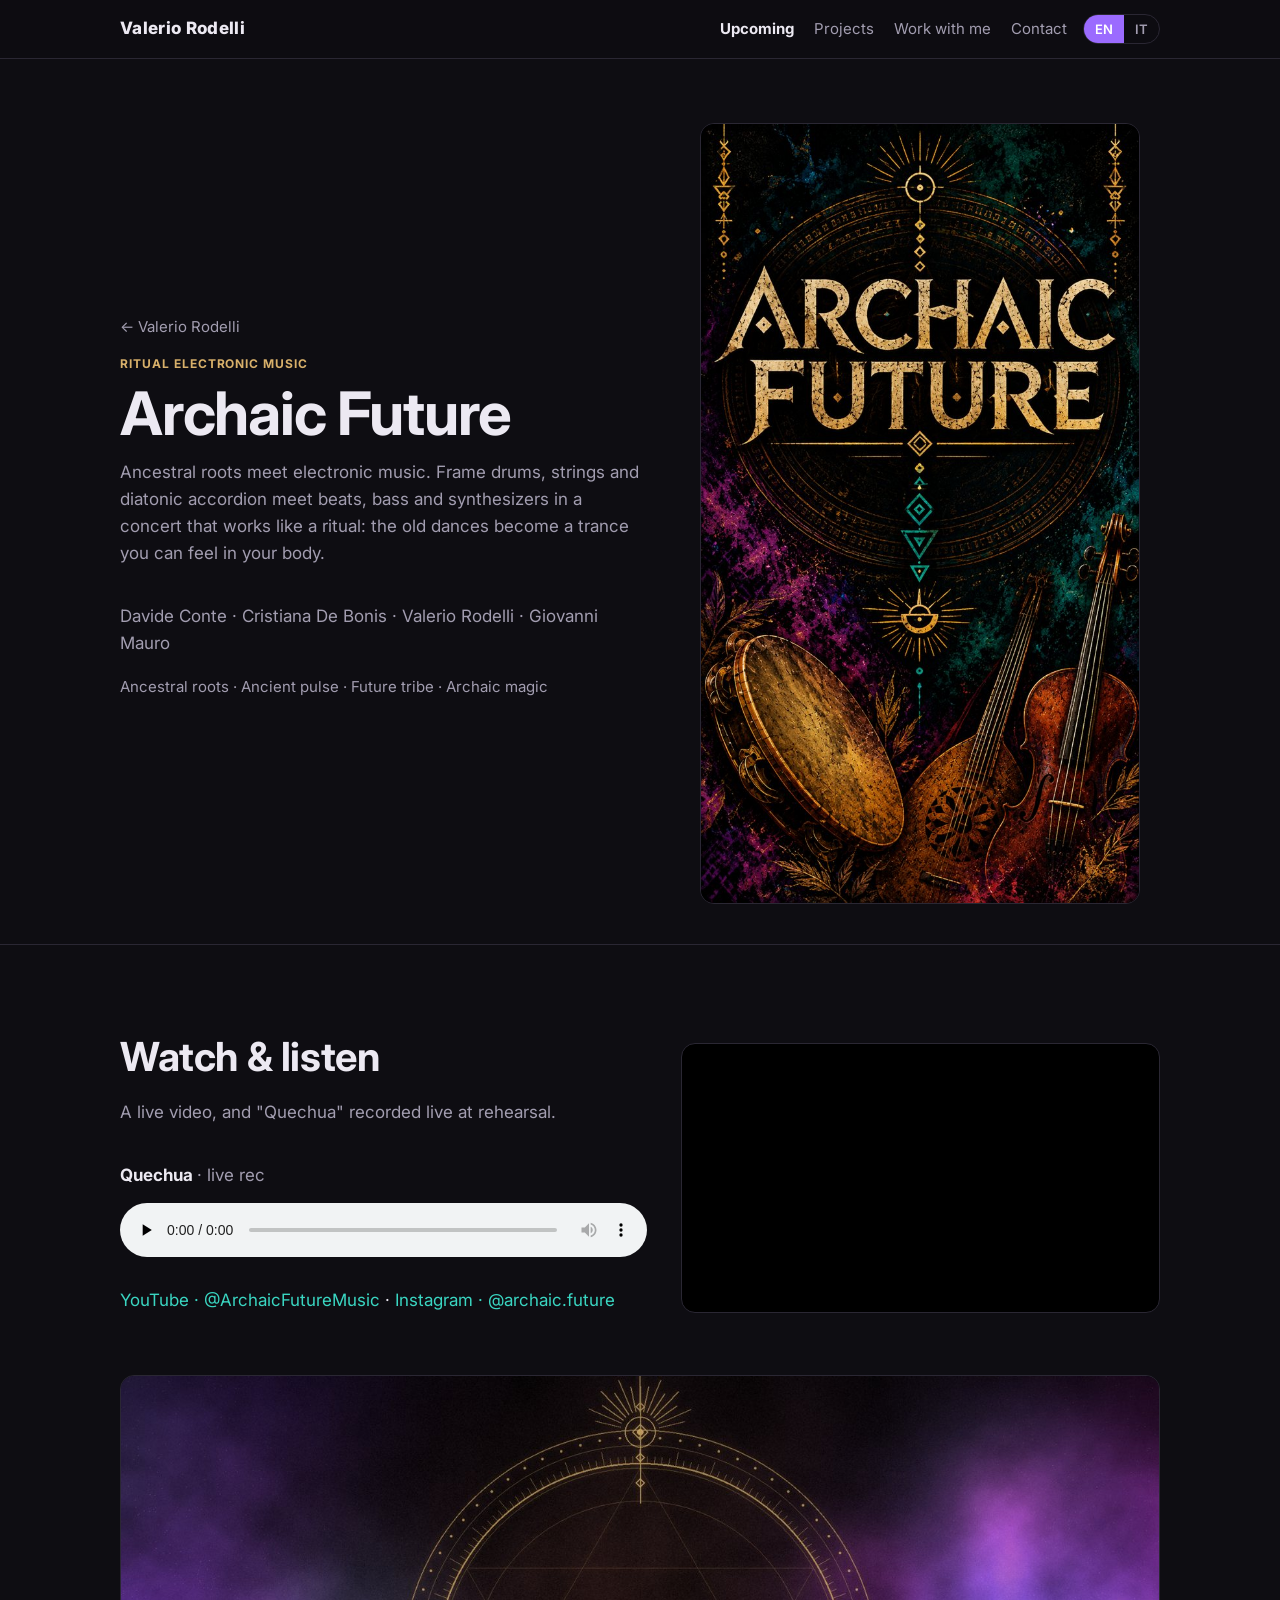
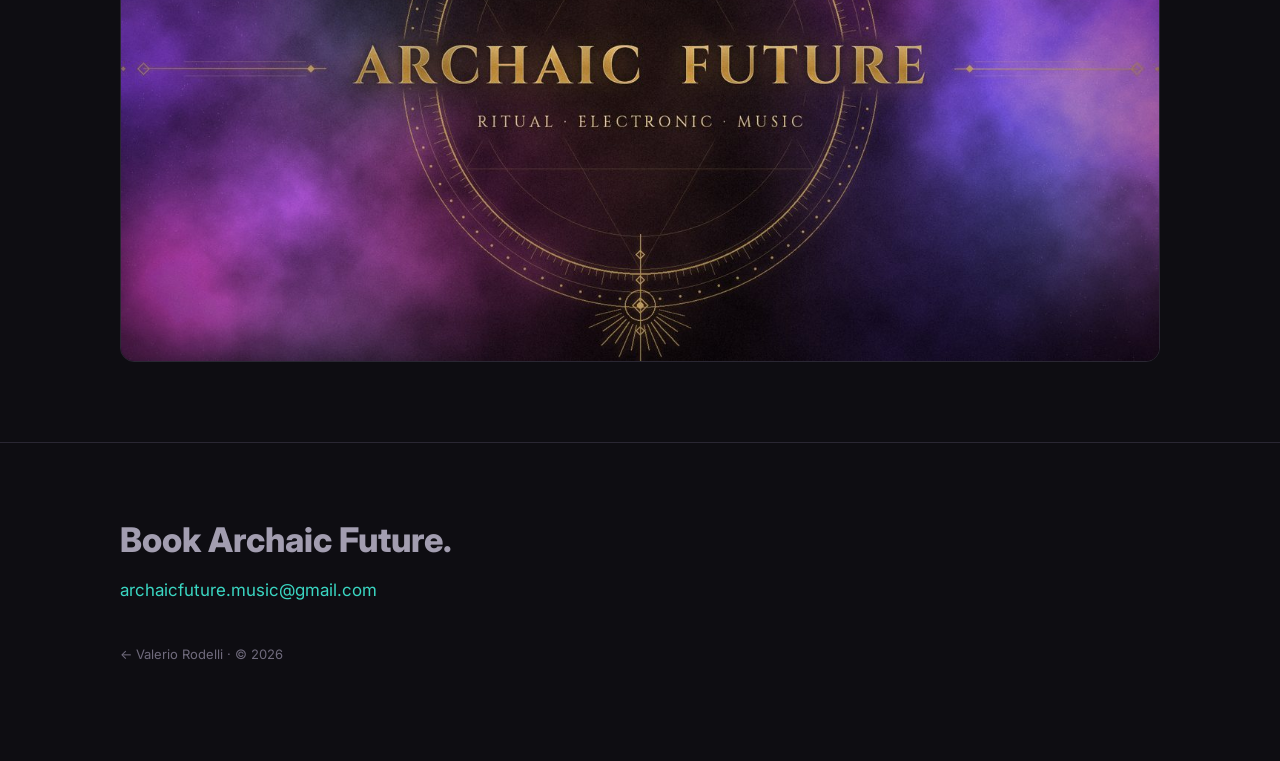
==== archaic-future.html @ 5a772722 "Date come locandine: titolo e date grandi, colori per progetto, foto di sfondo Co-Authored-By: Claud" ====
<!doctype html>
<html lang="en" data-lang="en">
<head>
<meta charset="utf-8">
<meta name="viewport" content="width=device-width, initial-scale=1">
<title>Archaic Future · Ritual electronic music</title>
<meta name="description" content="Archaic Future: ritual electronic music with Davide Conte, Cristiana De Bonis, Valerio Rodelli and Giovanni Mauro.">
<link rel="preconnect" href="https://fonts.googleapis.com">
<link href="https://fonts.googleapis.com/css2?family=Inter:wght@400;500;700;800&display=swap" rel="stylesheet">
<link rel="stylesheet" href="assets/style.css?v=7">
</head>
<body>
<nav>
  <div class="wrap">
    <a class="name" href="index.html">Valerio Rodelli</a>
    <ul>
      <li><a href="index.html#dates" style="color:var(--text);font-weight:700"><span lang="en">Upcoming</span><span lang="it">Prossime date</span></a></li>
      <li><a href="index.html#projects"><span lang="en">Projects</span><span lang="it">Progetti</span></a></li>
      <li><a href="index.html#work"><span lang="en">Work with me</span><span lang="it">Lavora con me</span></a></li>
      <li><a href="#contact"><span lang="en">Contact</span><span lang="it">Contatti</span></a></li>
    </ul>
    <div class="langs"><button data-set="en">EN</button><button data-set="it">IT</button></div>
  </div>
</nav>

<header class="pagehead">
  <div class="wrap split">
    <div>
      <a href="index.html" style="color:var(--muted);font-size:15px">← Valerio Rodelli</a>
      <span class="tag t-gold" style="display:block;margin-top:14px">Ritual electronic music</span>
      <h1 style="margin-top:4px">Archaic Future</h1>
      <p class="lead"><span lang="en">Ancestral roots meet electronic music. Frame drums, strings and diatonic accordion meet beats, bass and synthesizers in a concert that works like a ritual: the old dances become a trance you can feel in your body.</span><span lang="it">Le radici antiche incontrano l'elettronica. Tamburi a cornice, corde e organetto si incontrano con beat, bassi e sintetizzatori in un concerto che funziona come un rito: le danze antiche diventano una trance che si sente nel corpo.</span></p>
      <p style="color:var(--muted)">Davide Conte · Cristiana De Bonis · Valerio Rodelli · Giovanni Mauro</p>
      <p style="color:var(--muted);font-size:15px"><span lang="en">Ancestral roots · Ancient pulse · Future tribe · Archaic magic</span><span lang="it">Ancestral roots · Ancient pulse · Future tribe · Archaic magic</span></p>
    </div>
    <img src="assets/archaic-future.jpg" alt="Archaic Future" style="width:100%;max-width:440px;margin:0 auto;border-radius:14px;border:1px solid var(--line);display:block">
  </div>
</header>
<section>
  <div class="wrap split">
    <div>
      <h2><span lang="en">Watch &amp; listen</span><span lang="it">Guarda e ascolta</span></h2>
      <p class="lead"><span lang="en">A live video, and "Quechua" recorded live at rehearsal.</span><span lang="it">Un video dal vivo, e "Quechua" registrata dal vivo in sala prove.</span></p>
      <p style="margin:0 0 6px;font-weight:700">Quechua <span style="color:var(--muted);font-weight:400">· live rec</span></p>
      <audio src="assets/archaic-quechua.mp3" controls preload="none"></audio>
      <p style="margin-top:22px"><a href="https://www.youtube.com/@ArchaicFutureMusic">YouTube · @ArchaicFutureMusic</a> · <a href="https://www.instagram.com/archaic.future/">Instagram · @archaic.future</a></p>
    </div>
    <div class="embed" style="position:relative;aspect-ratio:16/9;border-radius:14px;overflow:hidden;border:1px solid var(--line);background:#000"><iframe src="https://www.youtube-nocookie.com/embed/nC4vIXrvQeY" title="Archaic Future live" loading="lazy" allow="fullscreen; picture-in-picture" style="position:absolute;inset:0;width:100%;height:100%;border:0"></iframe></div>
  </div>
  <div class="wrap" style="margin-top:44px">
    <img src="assets/archaic-banner.jpg" alt="Archaic Future – ritual electronic music" style="width:100%;border-radius:14px;border:1px solid var(--line);display:block">
  </div>
</section>
<footer id="contact">
  <div class="wrap">
    <p class="big"><span lang="en">Book Archaic Future.</span><span lang="it">Porta Archaic Future sul tuo palco.</span></p>
    <p><a href="mailto:archaicfuture.music@gmail.com">archaicfuture.music@gmail.com</a></p>
    <p class="small"><a href="index.html" style="color:inherit">← Valerio Rodelli</a> · © 2026</p>
  </div>
</footer>
<script src="assets/site.js?v=7"></script>
</body>
</html>
---- assets/style.css ----
:root {
    --bg: #0e0d12; --panel: #17151e; --line: #2a2733;
    --text: #ece9f2; --muted: #a29db0;
    --violet: #9b6bff; --teal: #3ad6c2; --orange: #ff8a3d; --gold: #d8b06a;
  }
  * { box-sizing: border-box; }
  html { scroll-behavior: smooth; }
  body { margin: 0; background: var(--bg); color: var(--text); font: 17px/1.6 Inter, system-ui, sans-serif; }
  a { color: var(--teal); text-decoration: none; }
  a:hover { text-decoration: underline; }
  .wrap { max-width: 1080px; margin: 0 auto; padding: 0 20px; }

  /* lingua */
  html[data-lang="en"] [lang="it"], html[data-lang="it"] [lang="en"] { display: none !important; }

  nav { position: sticky; top: 0; z-index: 10; background: rgba(14,13,18,.9); backdrop-filter: blur(8px); border-bottom: 1px solid var(--line); }
  nav .wrap { display: flex; align-items: center; justify-content: space-between; height: 58px; gap: 16px; }
  nav .name { font-weight: 800; letter-spacing: .02em; color: var(--text); white-space: nowrap; }
  nav ul { display: flex; gap: 20px; list-style: none; margin: 0 0 0 auto; padding: 0; font-size: 15px; }
  nav ul a { color: var(--muted); }
  .langs { display: flex; border: 1px solid var(--line); border-radius: 999px; overflow: hidden; }
  .langs button { background: none; border: 0; color: var(--muted); font: 600 13px Inter, sans-serif; padding: 6px 11px; cursor: pointer; }
  .langs button.on { background: var(--violet); color: #fff; }
  @media (max-width: 760px) { nav ul { display: none; } }

  header.hero { padding: 56px 0 72px; }
  header.hero .wrap { display: grid; grid-template-columns: 1fr 1.05fr; gap: 44px; align-items: center; }
  header.hero img { width: 100%; border-radius: 18px; display: block; border: 1px solid var(--line); }
  @media (max-width: 820px) { header.hero .wrap { grid-template-columns: 1fr; gap: 26px; } header.hero { padding-top: 24px; } }
  h1 { font-size: clamp(40px, 6.4vw, 70px); line-height: 1.02; margin: 0 0 14px; letter-spacing: -.02em; }
  .roles { font-size: clamp(18px, 2.2vw, 22px); margin: 0 0 8px; }
  .where { color: var(--muted); margin: 0 0 24px; }
  .intro { color: var(--muted); margin: 0 0 28px; max-width: 520px; }
  .btn { display: inline-block; padding: 12px 22px; border-radius: 999px; background: var(--violet); color: #fff; font-weight: 700; }
  .btn.ghost { background: transparent; border: 1px solid var(--line); color: var(--text); margin-left: 10px; }
  .btn:hover { text-decoration: none; filter: brightness(1.1); }

  section { padding: 80px 0; border-top: 1px solid var(--line); }
  h2 { font-size: clamp(28px, 4vw, 40px); margin: 0 0 10px; letter-spacing: -.01em; }
  .lead { color: var(--muted); max-width: 680px; margin: 0 0 36px; }

  .grid { display: grid; gap: 18px; grid-template-columns: repeat(auto-fit, minmax(240px, 1fr)); }
  .card { background: var(--panel); border: 1px solid var(--line); border-radius: 14px; padding: 22px; }
  .card h3 { margin: 0 0 8px; font-size: 19px; }
  .card p { margin: 0; color: var(--muted); font-size: 15.5px; }
  .tag { display: inline-block; font-size: 12px; font-weight: 700; letter-spacing: .08em; text-transform: uppercase; margin-bottom: 10px; }
  .t-violet { color: var(--violet); } .t-teal { color: var(--teal); } .t-orange { color: var(--orange); } .t-gold { color: var(--gold); }

  .split { display: grid; gap: 34px; grid-template-columns: 1.1fr 1fr; align-items: center; }
  @media (max-width: 820px) { .split { grid-template-columns: 1fr; } }
  video { width: 100%; border-radius: 14px; border: 1px solid var(--line); background: #000; display: block; }
  ul.ticks { list-style: none; padding: 0; margin: 0 0 22px; }
  ul.ticks li { padding-left: 26px; position: relative; margin: 6px 0; }
  ul.ticks li::before { content: ""; position: absolute; left: 0; top: .62em; width: 12px; height: 2px; background: var(--teal); }

  .plugins { display: grid; gap: 18px; grid-template-columns: repeat(auto-fit, minmax(230px, 1fr)); }
  .plugin { background: var(--panel); border: 1px solid var(--line); border-radius: 14px; overflow: hidden; color: var(--text); }
  .plugin:hover { text-decoration: none; border-color: var(--violet); }
  .plugin img { width: 100%; aspect-ratio: 16/9; object-fit: cover; display: block; }
  .plugin div { padding: 16px 18px 20px; }
  .plugin h3 { margin: 0 0 4px; font-size: 18px; }
  .plugin p { margin: 0 0 10px; color: var(--muted); font-size: 15px; }
  .price { font-weight: 700; font-size: 14px; }

  .project { display: grid; grid-template-columns: 1fr 1.1fr; gap: 34px; align-items: center; margin-bottom: 54px; }
  .project:last-child { margin-bottom: 0; }
  .project img { width: 100%; border-radius: 14px; border: 1px solid var(--line); display: block; }
  .project h3 { font-size: 26px; margin: 0 0 6px; }
  .project p { color: var(--muted); margin: 0 0 10px; }
  @media (max-width: 820px) { .project { grid-template-columns: 1fr; gap: 18px; } }

  .photos { display: grid; gap: 12px; grid-template-columns: 1fr 1fr 1fr 1.5fr; margin: 0 0 30px; }
  .photos img { width: 100%; height: 320px; object-fit: cover; border-radius: 12px; display: block; }
  @media (max-width: 720px) { .photos { grid-template-columns: 1fr 1fr; } .photos img { height: 240px; } }

  .row { display: grid; grid-template-columns: 130px 1fr; gap: 18px; padding: 16px 0; border-bottom: 1px solid var(--line); }
  .row .y { color: var(--muted); font-variant-numeric: tabular-nums; }
  .row b { display: block; }
  .row span { color: var(--muted); font-size: 15.5px; }
  @media (max-width: 560px) { .row { grid-template-columns: 1fr; gap: 2px; } }
  .stages { display: flex; flex-wrap: wrap; gap: 10px; margin-top: 22px; }
  .stages span { border: 1px solid var(--line); border-radius: 999px; padding: 6px 14px; font-size: 14px; }

  footer { padding: 70px 0 90px; border-top: 1px solid var(--line); }
  footer .big { font-size: clamp(24px, 3.4vw, 34px); font-weight: 800; margin: 0 0 10px; }
  footer p { color: var(--muted); margin: 6px 0; }
  .small { font-size: 13px; color: #6f6a7c; margin-top: 40px; }

  .more { display: inline-block; margin-top: 14px; font-weight: 700; }
  .pagehead { padding: 64px 0 40px; }
  .pagehead h1 { font-size: clamp(36px, 5.6vw, 60px); }
  audio { width: 100%; margin-top: 8px; }
  .steps { counter-reset: s; list-style: none; padding: 0; margin: 0; display: grid; gap: 14px; grid-template-columns: repeat(auto-fit, minmax(200px, 1fr)); }
  .steps li { background: var(--panel); border: 1px solid var(--line); border-radius: 14px; padding: 18px 20px; color: var(--muted); font-size: 15.5px; }
  .steps li::before { counter-increment: s; content: counter(s); display: block; color: var(--violet); font-weight: 800; font-size: 22px; margin-bottom: 4px; }

  .projects { display: grid; gap: 18px; grid-template-columns: repeat(4, 1fr); }
  @media (max-width: 980px) { .projects { grid-template-columns: repeat(2, 1fr); } }
  @media (max-width: 560px) { .projects { grid-template-columns: 1fr; } }
  .pcard { display: block; background: var(--panel); border: 1px solid var(--line); border-radius: 16px; overflow: hidden; color: var(--text); transition: border-color .15s, transform .15s; }
  .pcard:hover { text-decoration: none; border-color: var(--violet); transform: translateY(-2px); }
  .pcard img { width: 100%; aspect-ratio: 4/5; object-fit: cover; display: block; }
  .pcard div { padding: 16px 18px 20px; }
  .pcard h3 { margin: 4px 0 6px; font-size: 20px; }
  .pcard p { margin: 0 0 12px; color: var(--muted); font-size: 15px; }
  .go { font-weight: 700; color: var(--teal); font-size: 14px; }
  .work { display: grid; gap: 18px; grid-template-columns: 1.4fr 1fr; }
  @media (max-width: 820px) { .work { grid-template-columns: 1fr; } }
  .wcard { display: block; background: var(--panel); border: 1px solid var(--line); border-radius: 16px; padding: 26px; color: var(--text); }
  .wcard:hover { text-decoration: none; border-color: var(--violet); }
  .wcard h3 { margin: 6px 0 10px; font-size: 24px; }
  .wcard.soon { opacity: .7; }
  .wcard.soon:hover { border-color: var(--line); }

  .dates { display: grid; gap: 18px; grid-template-columns: repeat(auto-fill, minmax(280px, 1fr)); }
  .date-card { position: relative; display: flex; flex-direction: column; gap: 6px; min-height: 280px; padding: 22px; border-radius: 18px; border: 1px solid var(--line); border-top: 4px solid var(--c); background-color: var(--panel); background-size: cover; background-position: center; color: var(--text); overflow: hidden; transition: transform .15s; }
  a.date-card:hover { text-decoration: none; transform: translateY(-3px); }
  .dlabel { font-size: 12px; font-weight: 800; letter-spacing: .12em; text-transform: uppercase; color: var(--c); }
  .dtitle { font-size: 28px; font-weight: 800; line-height: 1.1; letter-spacing: -.01em; }
  .dbig { margin-top: 8px; display: block; }
  .dbig > span { display: flex; flex-direction: column; }
  .bigday { font-size: 64px; font-weight: 800; line-height: 1; color: var(--c); }
  .bigrange { font-size: 30px; font-weight: 800; line-height: 1.1; color: var(--c); }
  .bigmonth { font-size: 15px; font-weight: 700; text-transform: uppercase; letter-spacing: .08em; color: var(--text); margin-top: 4px; }
  html[data-lang="en"] .dbig > span[lang="it"], html[data-lang="it"] .dbig > span[lang="en"] { display: none !important; }
  .dplaces { list-style: none; margin: auto 0 0; padding: 10px 0 0; border-top: 1px solid rgba(255,255,255,.15); display: grid; gap: 6px; font-size: 14.5px; }
  .dplaces li span { display: block; color: var(--muted); }
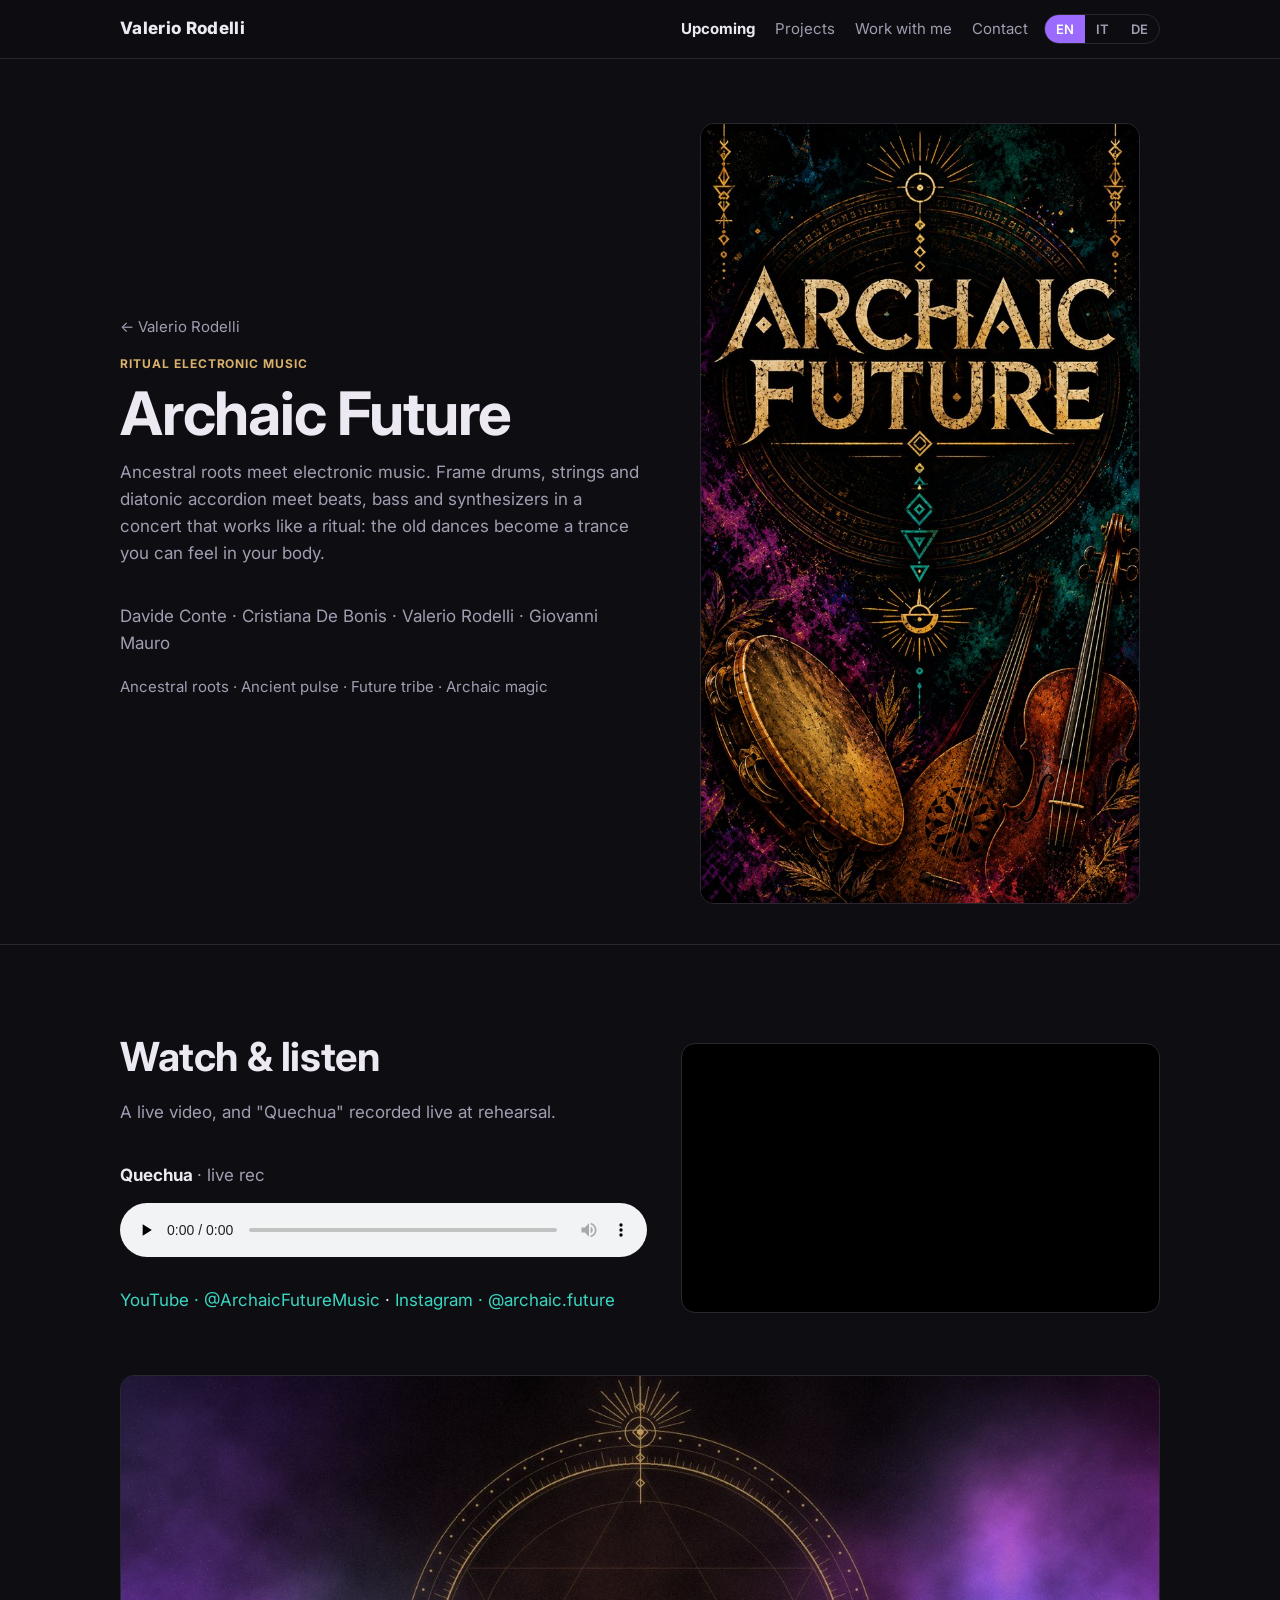
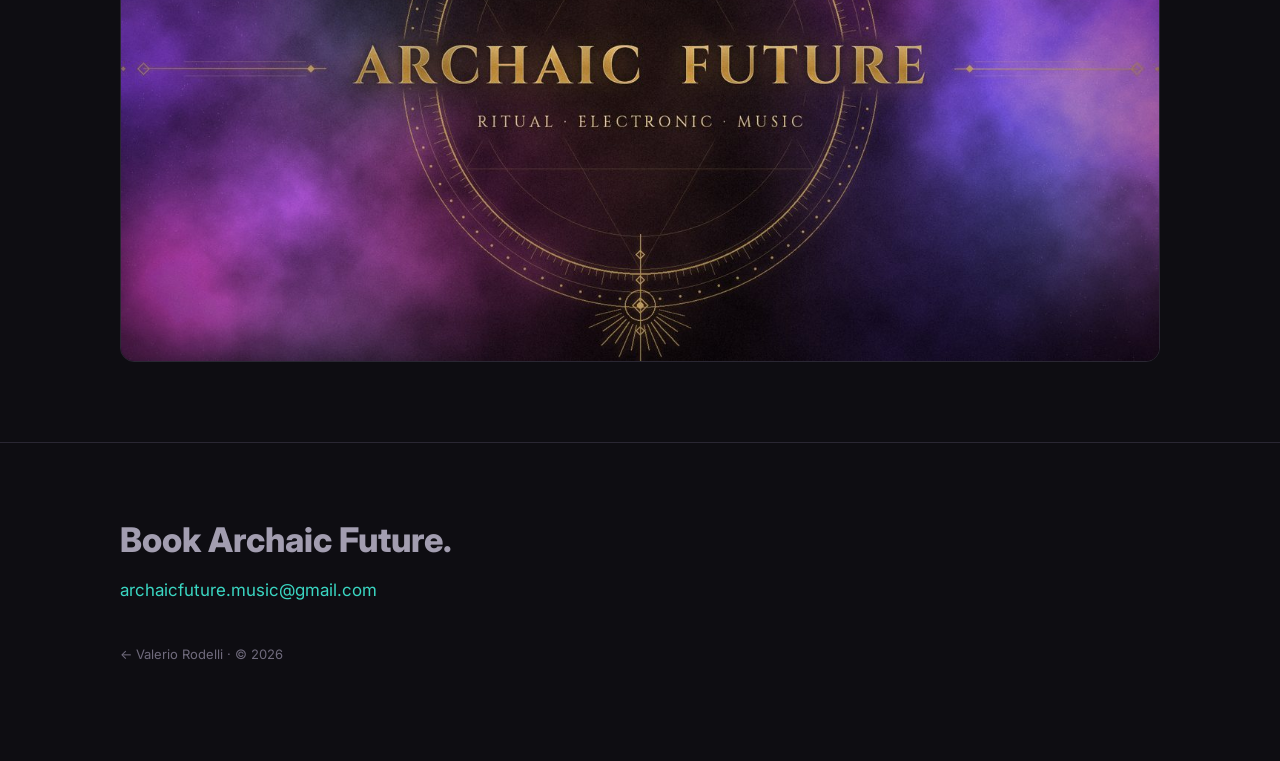
==== commit a7f4db07: "Sito in tedesco: terza lingua DE su tutte le pagine Co-Authored-By: Claude Opus 5.5 <noreply@anthrop" ====
--- a/archaic-future.html
+++ b/archaic-future.html
@@ -5,33 +5,40 @@
 <meta name="viewport" content="width=device-width, initial-scale=1">
 <title>Archaic Future · Ritual electronic music</title>
 <meta name="description" content="Archaic Future: ritual electronic music with Davide Conte, Cristiana De Bonis, Valerio Rodelli and Giovanni Mauro.">
+<link rel="canonical" href="https://valeriorodelli.net/archaic-future.html">
+<meta property="og:type" content="website">
+<meta property="og:title" content="Archaic Future · Ritual electronic music">
+<meta property="og:description" content="Archaic Future: ritual electronic music with Davide Conte, Cristiana De Bonis, Valerio Rodelli and Giovanni Mauro.">
+<meta property="og:url" content="https://valeriorodelli.net/archaic-future.html">
+<meta property="og:image" content="https://valeriorodelli.net/assets/valerio-hero.jpg">
+<meta name="twitter:card" content="summary_large_image">
 <link rel="preconnect" href="https://fonts.googleapis.com">
 <link href="https://fonts.googleapis.com/css2?family=Inter:wght@400;500;700;800&display=swap" rel="stylesheet">
-<link rel="stylesheet" href="assets/style.css?v=7">
+<link rel="stylesheet" href="assets/style.css?v=8">
 </head>
 <body>
 <nav>
   <div class="wrap">
-    <a class="name" href="index.html">Valerio Rodelli</a>
+    <a class="name" href="/">Valerio Rodelli</a>
     <ul>
-      <li><a href="index.html#dates" style="color:var(--text);font-weight:700"><span lang="en">Upcoming</span><span lang="it">Prossime date</span></a></li>
-      <li><a href="index.html#projects"><span lang="en">Projects</span><span lang="it">Progetti</span></a></li>
-      <li><a href="index.html#work"><span lang="en">Work with me</span><span lang="it">Lavora con me</span></a></li>
-      <li><a href="#contact"><span lang="en">Contact</span><span lang="it">Contatti</span></a></li>
+      <li><a href="/#dates" style="color:var(--text);font-weight:700"><span lang="en">Upcoming</span><span lang="it">Prossime date</span><span lang="de">Termine</span></a></li>
+      <li><a href="/#projects"><span lang="en">Projects</span><span lang="it">Progetti</span><span lang="de">Projekte</span></a></li>
+      <li><a href="/#work"><span lang="en">Work with me</span><span lang="it">Lavora con me</span><span lang="de">Zusammenarbeit</span></a></li>
+      <li><a href="#contact"><span lang="en">Contact</span><span lang="it">Contatti</span><span lang="de">Kontakt</span></a></li>
     </ul>
-    <div class="langs"><button data-set="en">EN</button><button data-set="it">IT</button></div>
+    <div class="langs"><button data-set="en">EN</button><button data-set="it">IT</button><button data-set="de">DE</button></div>
   </div>
 </nav>
 
 <header class="pagehead">
   <div class="wrap split">
     <div>
-      <a href="index.html" style="color:var(--muted);font-size:15px">← Valerio Rodelli</a>
+      <a href="/" style="color:var(--muted);font-size:15px">← Valerio Rodelli</a>
       <span class="tag t-gold" style="display:block;margin-top:14px">Ritual electronic music</span>
       <h1 style="margin-top:4px">Archaic Future</h1>
-      <p class="lead"><span lang="en">Ancestral roots meet electronic music. Frame drums, strings and diatonic accordion meet beats, bass and synthesizers in a concert that works like a ritual: the old dances become a trance you can feel in your body.</span><span lang="it">Le radici antiche incontrano l'elettronica. Tamburi a cornice, corde e organetto si incontrano con beat, bassi e sintetizzatori in un concerto che funziona come un rito: le danze antiche diventano una trance che si sente nel corpo.</span></p>
+      <p class="lead"><span lang="en">Ancestral roots meet electronic music. Frame drums, strings and diatonic accordion meet beats, bass and synthesizers in a concert that works like a ritual: the old dances become a trance you can feel in your body.</span><span lang="it">Le radici antiche incontrano l'elettronica. Tamburi a cornice, corde e organetto si incontrano con beat, bassi e sintetizzatori in un concerto che funziona come un rito: le danze antiche diventano una trance che si sente nel corpo.</span><span lang="de">Uralte Wurzeln treffen auf elektronische Musik. Rahmentrommeln, Saiteninstrumente und diatonisches Akkordeon begegnen Beats, Bässen und Synthesizern, in einem Konzert, das wie ein Ritual wirkt: Die alten Tänze werden zu einer Trance, die man im Körper spürt.</span></p>
       <p style="color:var(--muted)">Davide Conte · Cristiana De Bonis · Valerio Rodelli · Giovanni Mauro</p>
-      <p style="color:var(--muted);font-size:15px"><span lang="en">Ancestral roots · Ancient pulse · Future tribe · Archaic magic</span><span lang="it">Ancestral roots · Ancient pulse · Future tribe · Archaic magic</span></p>
+      <p style="color:var(--muted);font-size:15px"><span lang="en">Ancestral roots · Ancient pulse · Future tribe · Archaic magic</span><span lang="it">Ancestral roots · Ancient pulse · Future tribe · Archaic magic</span><span lang="de">Ancestral roots · Ancient pulse · Future tribe · Archaic magic</span></p>
     </div>
     <img src="assets/archaic-future.jpg" alt="Archaic Future" style="width:100%;max-width:440px;margin:0 auto;border-radius:14px;border:1px solid var(--line);display:block">
   </div>
@@ -39,8 +46,8 @@
 <section>
   <div class="wrap split">
     <div>
-      <h2><span lang="en">Watch &amp; listen</span><span lang="it">Guarda e ascolta</span></h2>
-      <p class="lead"><span lang="en">A live video, and "Quechua" recorded live at rehearsal.</span><span lang="it">Un video dal vivo, e "Quechua" registrata dal vivo in sala prove.</span></p>
+      <h2><span lang="en">Watch &amp; listen</span><span lang="it">Guarda e ascolta</span><span lang="de">Schauen und hören</span></h2>
+      <p class="lead"><span lang="en">A live video, and "Quechua" recorded live at rehearsal.</span><span lang="it">Un video dal vivo, e "Quechua" registrata dal vivo in sala prove.</span><span lang="de">Ein Livevideo und «Quechua», live im Proberaum aufgenommen.</span></p>
       <p style="margin:0 0 6px;font-weight:700">Quechua <span style="color:var(--muted);font-weight:400">· live rec</span></p>
       <audio src="assets/archaic-quechua.mp3" controls preload="none"></audio>
       <p style="margin-top:22px"><a href="https://www.youtube.com/@ArchaicFutureMusic">YouTube · @ArchaicFutureMusic</a> · <a href="https://www.instagram.com/archaic.future/">Instagram · @archaic.future</a></p>
@@ -53,11 +60,12 @@
 </section>
 <footer id="contact">
   <div class="wrap">
-    <p class="big"><span lang="en">Book Archaic Future.</span><span lang="it">Porta Archaic Future sul tuo palco.</span></p>
+    <p class="big"><span lang="en">Book Archaic Future.</span><span lang="it">Porta Archaic Future sul tuo palco.</span><span lang="de">Archaic Future buchen.</span></p>
     <p><a href="mailto:archaicfuture.music@gmail.com">archaicfuture.music@gmail.com</a></p>
-    <p class="small"><a href="index.html" style="color:inherit">← Valerio Rodelli</a> · © 2026</p>
+    <p class="small"><a href="/" style="color:inherit">← Valerio Rodelli</a> · © 2026</p>
   </div>
 </footer>
-<script src="assets/site.js?v=7"></script>
+<script src="assets/site.js?v=8"></script>
+<script data-goatcounter="https://valeriorodelli.goatcounter.com/count" async src="//gc.zgo.at/count.js"></script>
 </body>
 </html>
--- a/assets/style.css
+++ b/assets/style.css
@@ -12,7 +12,9 @@
   .wrap { max-width: 1080px; margin: 0 auto; padding: 0 20px; }
 
   /* lingua */
-  html[data-lang="en"] [lang="it"], html[data-lang="it"] [lang="en"] { display: none !important; }
+  html[data-lang="en"] [lang="it"], html[data-lang="en"] [lang="de"],
+  html[data-lang="it"] [lang="en"], html[data-lang="it"] [lang="de"],
+  html[data-lang="de"] [lang="en"], html[data-lang="de"] [lang="it"] { display: none !important; }
 
   nav { position: sticky; top: 0; z-index: 10; background: rgba(14,13,18,.9); backdrop-filter: blur(8px); border-bottom: 1px solid var(--line); }
   nav .wrap { display: flex; align-items: center; justify-content: space-between; height: 58px; gap: 16px; }
@@ -123,6 +125,8 @@
   .bigday { font-size: 64px; font-weight: 800; line-height: 1; color: var(--c); }
   .bigrange { font-size: 30px; font-weight: 800; line-height: 1.1; color: var(--c); }
   .bigmonth { font-size: 15px; font-weight: 700; text-transform: uppercase; letter-spacing: .08em; color: var(--text); margin-top: 4px; }
-  html[data-lang="en"] .dbig > span[lang="it"], html[data-lang="it"] .dbig > span[lang="en"] { display: none !important; }
+  html[data-lang="en"] .dbig > span[lang="it"], html[data-lang="en"] .dbig > span[lang="de"],
+  html[data-lang="it"] .dbig > span[lang="en"], html[data-lang="it"] .dbig > span[lang="de"],
+  html[data-lang="de"] .dbig > span[lang="en"], html[data-lang="de"] .dbig > span[lang="it"] { display: none !important; }
   .dplaces { list-style: none; margin: auto 0 0; padding: 10px 0 0; border-top: 1px solid rgba(255,255,255,.15); display: grid; gap: 6px; font-size: 14.5px; }
   .dplaces li span { display: block; color: var(--muted); }
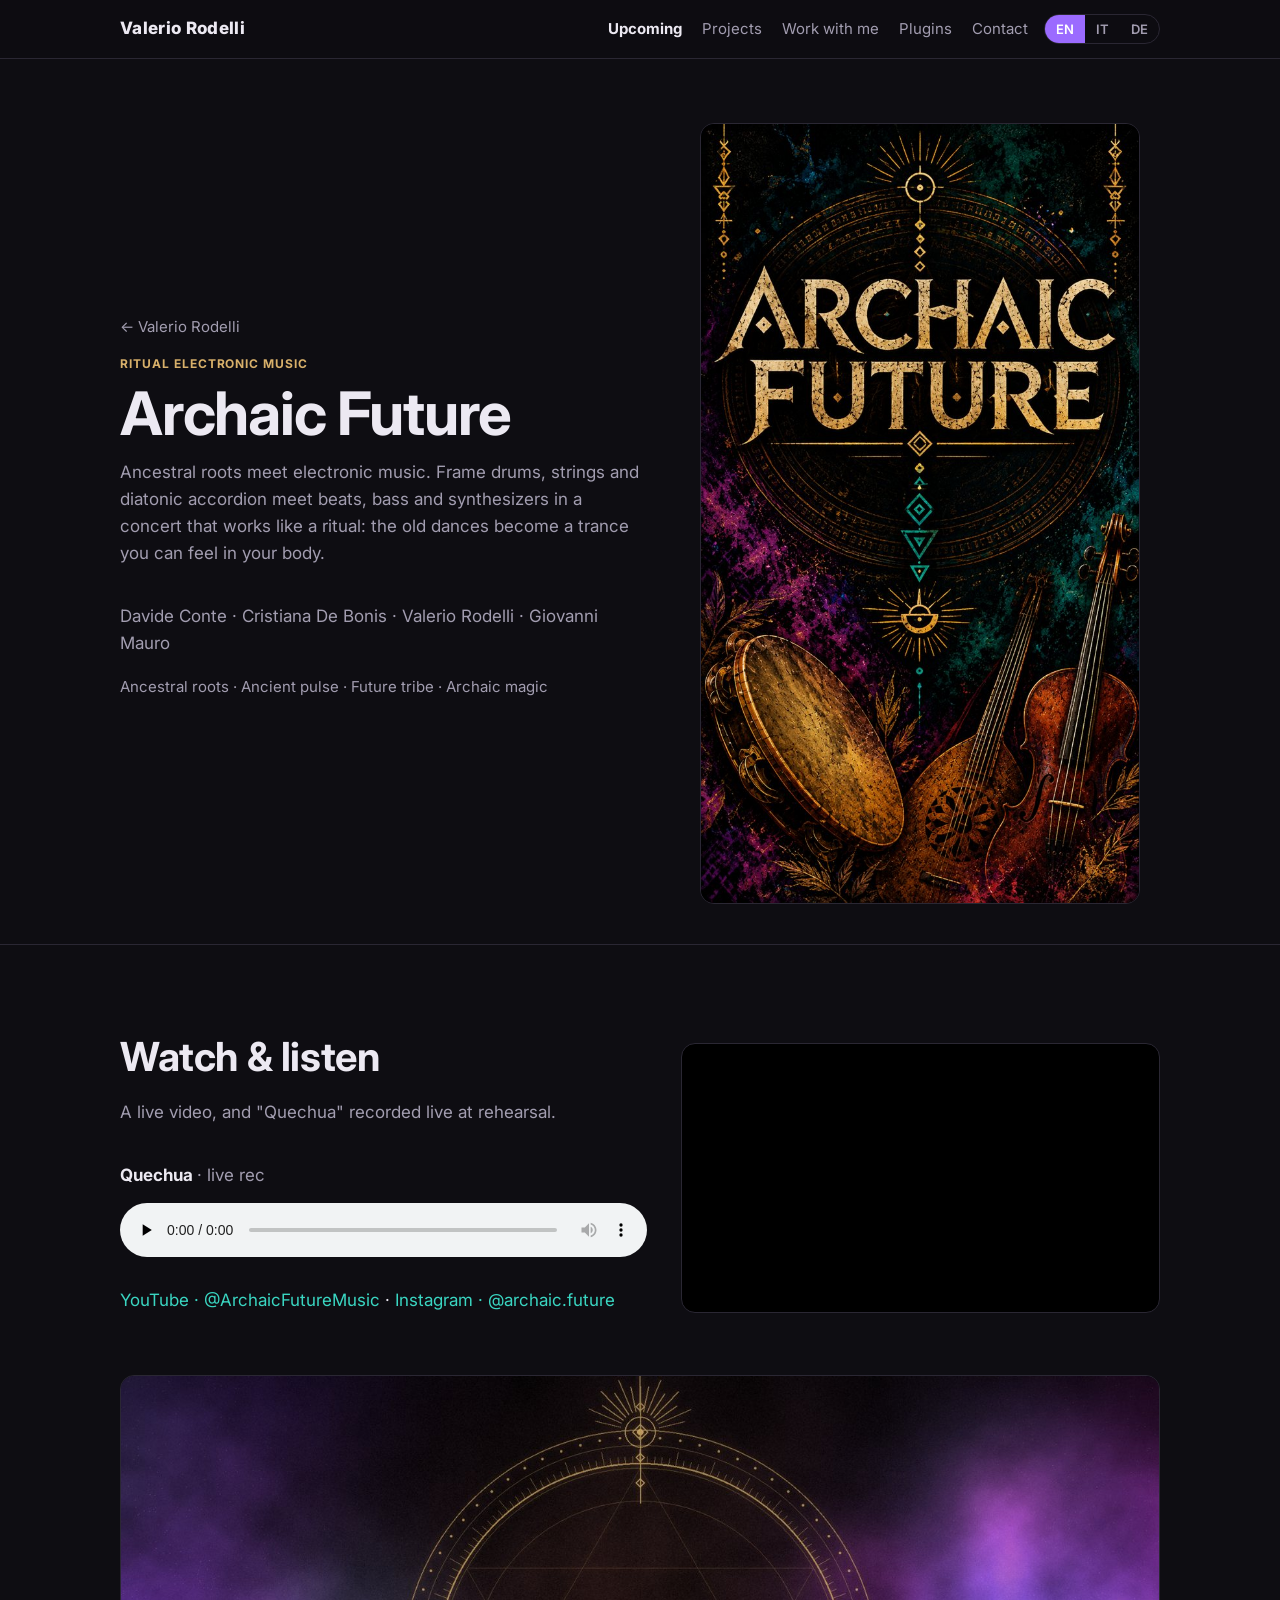
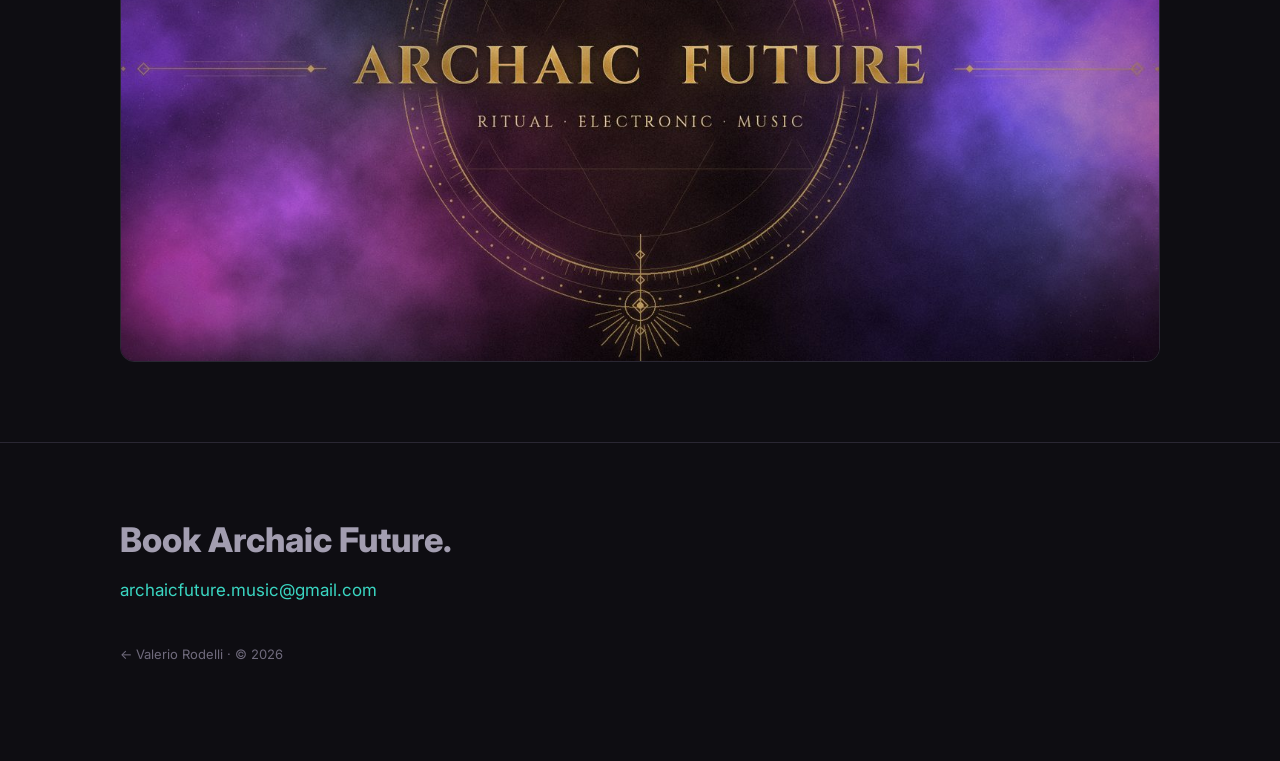
==== commit 243781b4: "Pagina Plugin con KarmaPsy e voce nel menu Co-Authored-By: Claude Opus 5.5 <noreply@anthropic.com>" ====
--- a/archaic-future.html
+++ b/archaic-future.html
@@ -24,6 +24,7 @@
       <li><a href="/#dates" style="color:var(--text);font-weight:700"><span lang="en">Upcoming</span><span lang="it">Prossime date</span><span lang="de">Termine</span></a></li>
       <li><a href="/#projects"><span lang="en">Projects</span><span lang="it">Progetti</span><span lang="de">Projekte</span></a></li>
       <li><a href="/#work"><span lang="en">Work with me</span><span lang="it">Lavora con me</span><span lang="de">Zusammenarbeit</span></a></li>
+      <li><a href="/plugins.html">Plugins</a></li>
       <li><a href="#contact"><span lang="en">Contact</span><span lang="it">Contatti</span><span lang="de">Kontakt</span></a></li>
     </ul>
     <div class="langs"><button data-set="en">EN</button><button data-set="it">IT</button><button data-set="de">DE</button></div>
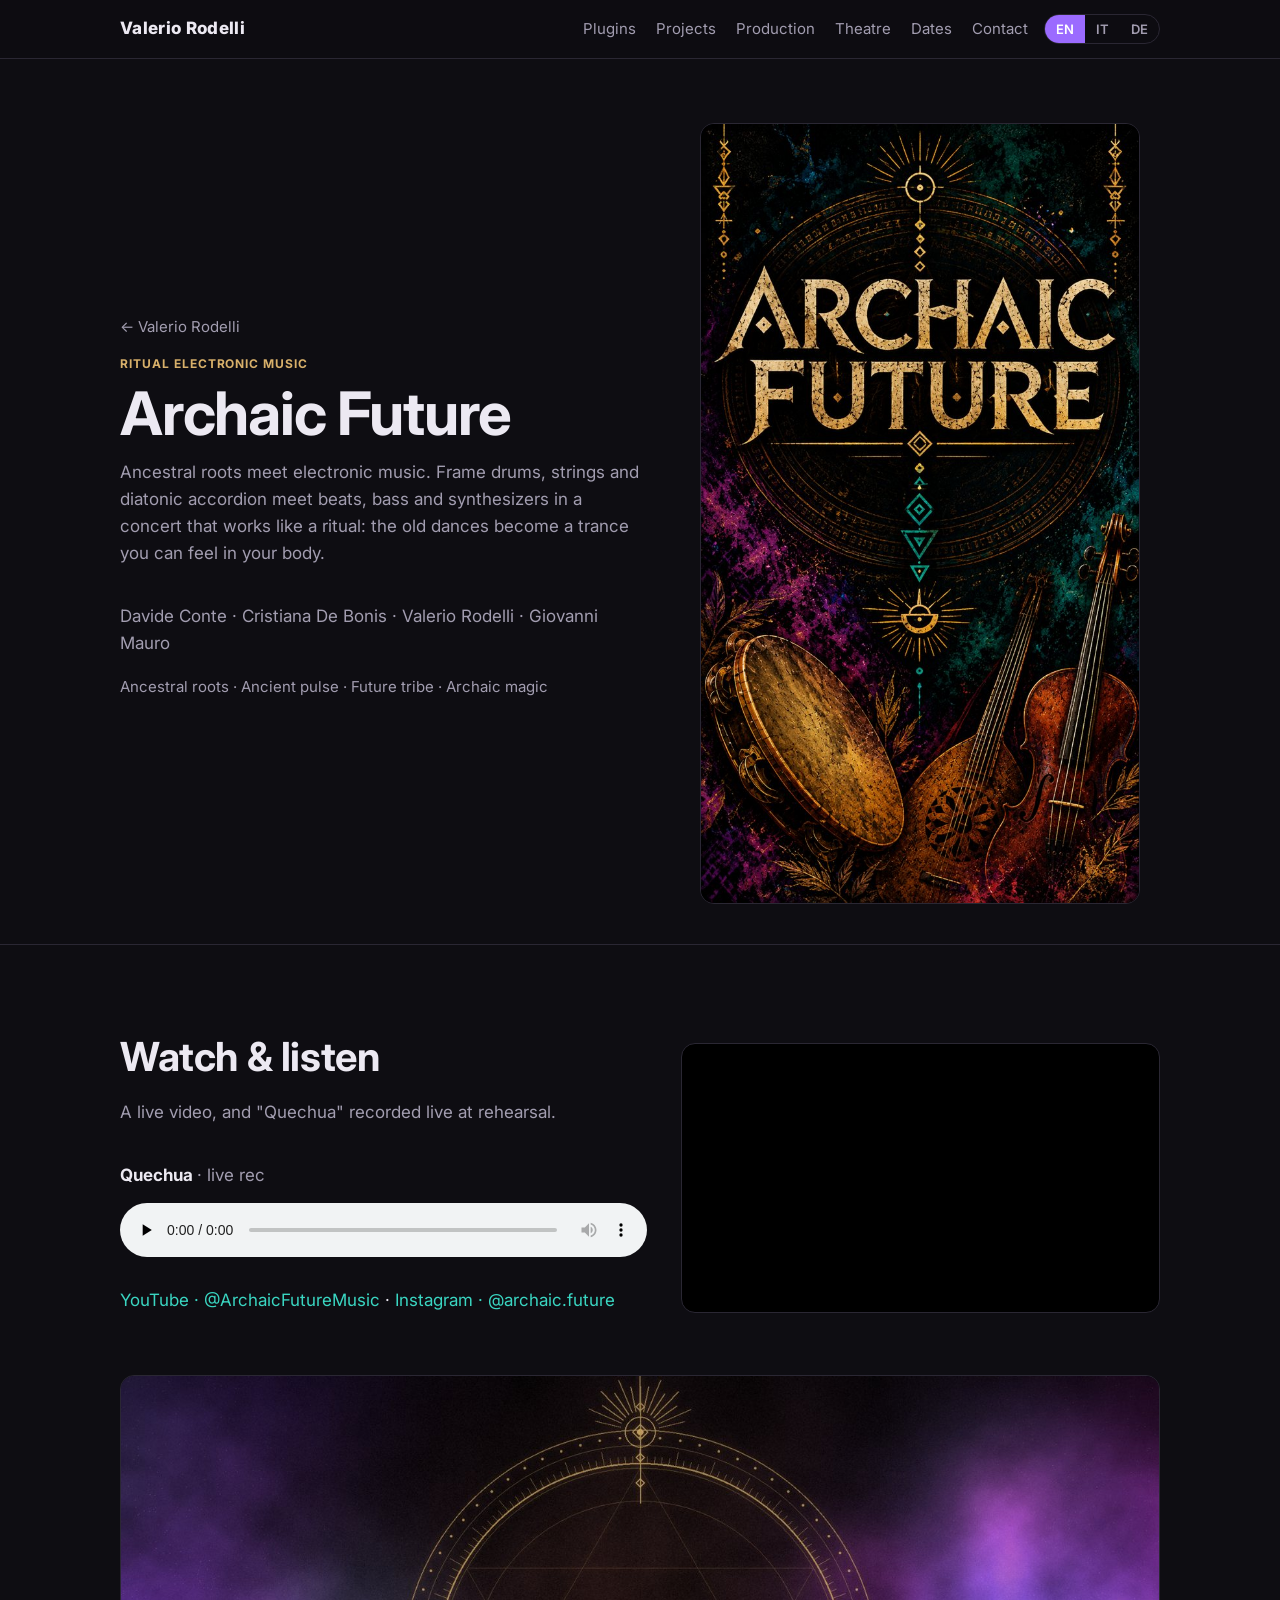
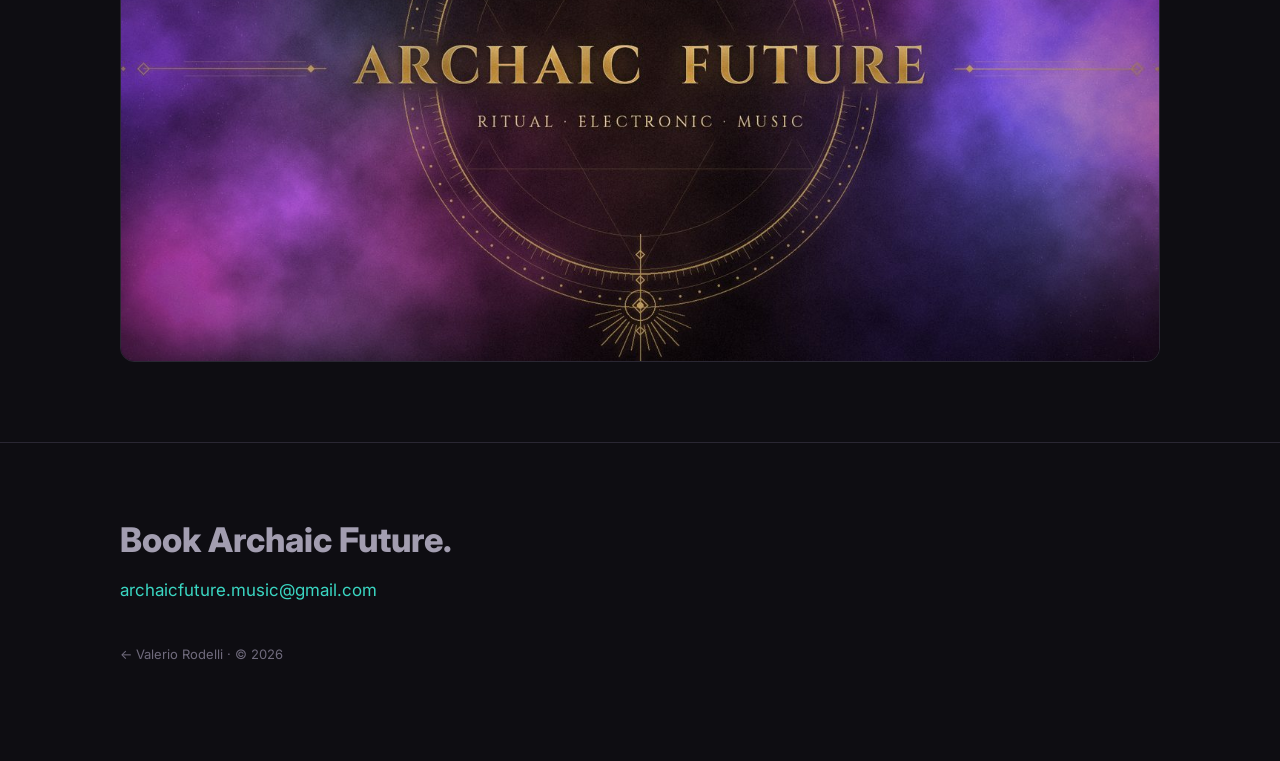
==== commit f719b740: "Home riorganizzata: menu uguale ovunque e visibile da telefono, riquadri Plugin, Produzione e Teatro" ====
--- a/archaic-future.html
+++ b/archaic-future.html
@@ -14,17 +14,18 @@
 <meta name="twitter:card" content="summary_large_image">
 <link rel="preconnect" href="https://fonts.googleapis.com">
 <link href="https://fonts.googleapis.com/css2?family=Inter:wght@400;500;700;800&display=swap" rel="stylesheet">
-<link rel="stylesheet" href="assets/style.css?v=8">
+<link rel="stylesheet" href="assets/style.css?v=10">
 </head>
 <body>
 <nav>
   <div class="wrap">
     <a class="name" href="/">Valerio Rodelli</a>
     <ul>
-      <li><a href="/#dates" style="color:var(--text);font-weight:700"><span lang="en">Upcoming</span><span lang="it">Prossime date</span><span lang="de">Termine</span></a></li>
+      <li><a href="/plugins.html">Plugins</a></li>
       <li><a href="/#projects"><span lang="en">Projects</span><span lang="it">Progetti</span><span lang="de">Projekte</span></a></li>
-      <li><a href="/#work"><span lang="en">Work with me</span><span lang="it">Lavora con me</span><span lang="de">Zusammenarbeit</span></a></li>
-      <li><a href="/plugins.html">Plugins</a></li>
+      <li><a href="/produzione.html"><span lang="en">Production</span><span lang="it">Produzione</span><span lang="de">Produktion</span></a></li>
+      <li><a href="/teatro.html"><span lang="en">Theatre</span><span lang="it">Teatro</span><span lang="de">Theater</span></a></li>
+      <li><a href="/#dates"><span lang="en">Dates</span><span lang="it">Date</span><span lang="de">Termine</span></a></li>
       <li><a href="#contact"><span lang="en">Contact</span><span lang="it">Contatti</span><span lang="de">Kontakt</span></a></li>
     </ul>
     <div class="langs"><button data-set="en">EN</button><button data-set="it">IT</button><button data-set="de">DE</button></div>
--- a/assets/style.css
+++ b/assets/style.css
@@ -24,9 +24,12 @@
   .langs { display: flex; border: 1px solid var(--line); border-radius: 999px; overflow: hidden; }
   .langs button { background: none; border: 0; color: var(--muted); font: 600 13px Inter, sans-serif; padding: 6px 11px; cursor: pointer; }
   .langs button.on { background: var(--violet); color: #fff; }
-  @media (max-width: 760px) { nav ul { display: none; } }
+  @media (max-width: 760px) {
+    nav .wrap { flex-wrap: wrap; height: auto; padding-top: 10px; padding-bottom: 8px; gap: 8px 16px; }
+    nav ul { order: 3; width: 100%; margin: 0; gap: 18px; overflow-x: auto; white-space: nowrap; scrollbar-width: none; }
+  }
 
-  header.hero { padding: 56px 0 72px; }
+  header.hero { padding: 56px 0 44px; }
   header.hero .wrap { display: grid; grid-template-columns: 1fr 1.05fr; gap: 44px; align-items: center; }
   header.hero img { width: 100%; border-radius: 18px; display: block; border: 1px solid var(--line); }
   @media (max-width: 820px) { header.hero .wrap { grid-template-columns: 1fr; gap: 26px; } header.hero { padding-top: 24px; } }
@@ -130,3 +133,13 @@
   html[data-lang="de"] .dbig > span[lang="en"], html[data-lang="de"] .dbig > span[lang="it"] { display: none !important; }
   .dplaces { list-style: none; margin: auto 0 0; padding: 10px 0 0; border-top: 1px solid rgba(255,255,255,.15); display: grid; gap: 6px; font-size: 14.5px; }
   .dplaces li span { display: block; color: var(--muted); }
+
+  .doors { display: grid; gap: 18px; grid-template-columns: repeat(3, 1fr); margin-top: 26px; }
+  @media (max-width: 820px) { .doors { grid-template-columns: 1fr; } }
+  .door { position: relative; display: block; aspect-ratio: 4/3; border-radius: 16px; overflow: hidden; border: 1px solid var(--line); color: var(--text); background: #000; }
+  .door:hover { text-decoration: none; border-color: var(--violet); }
+  .door img { width: 100%; height: 100%; object-fit: cover; display: block; transition: transform .4s; }
+  .door:hover img { transform: scale(1.05); }
+  .door div { position: absolute; inset: auto 0 0 0; padding: 60px 20px 18px; background: linear-gradient(transparent, rgba(14,13,18,.92)); }
+  .door h3 { margin: 0 0 4px; font-size: 26px; letter-spacing: -.01em; }
+  .door p { margin: 0; color: #d6d2de; font-size: 15px; }
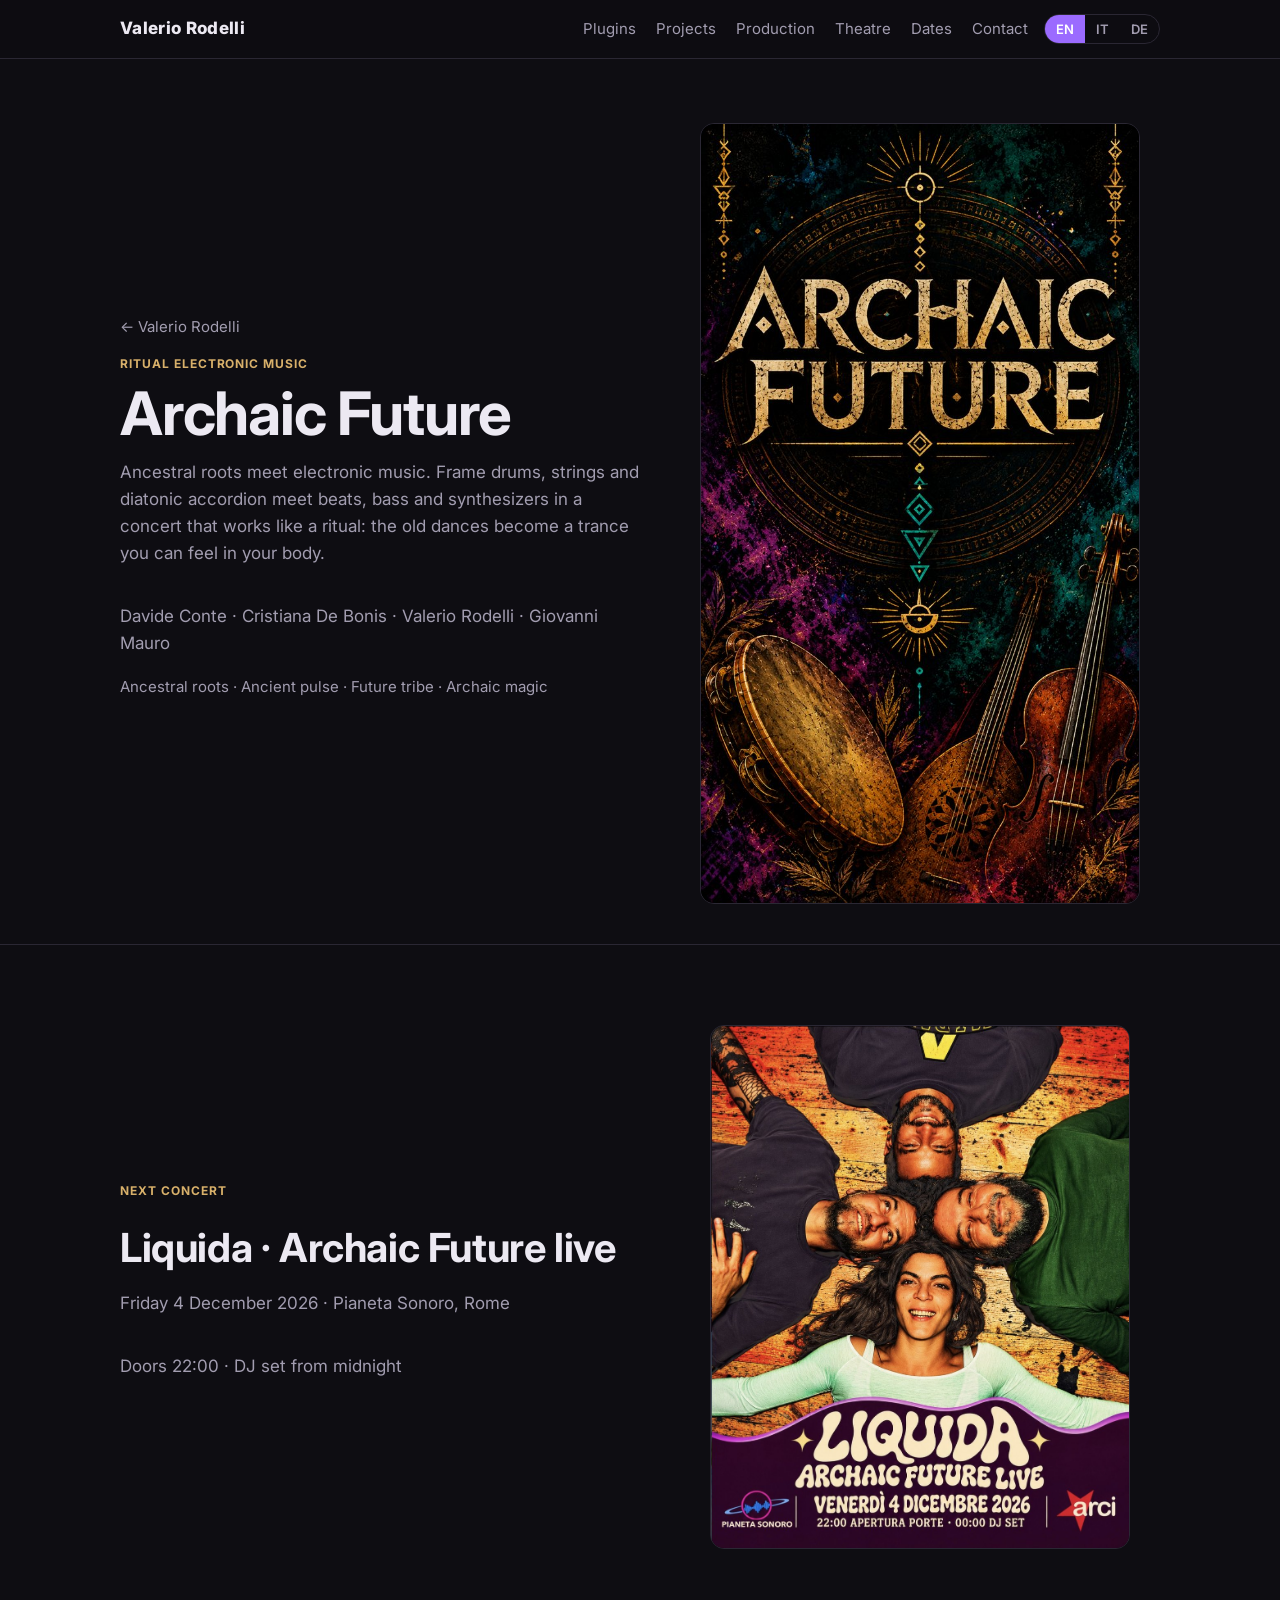
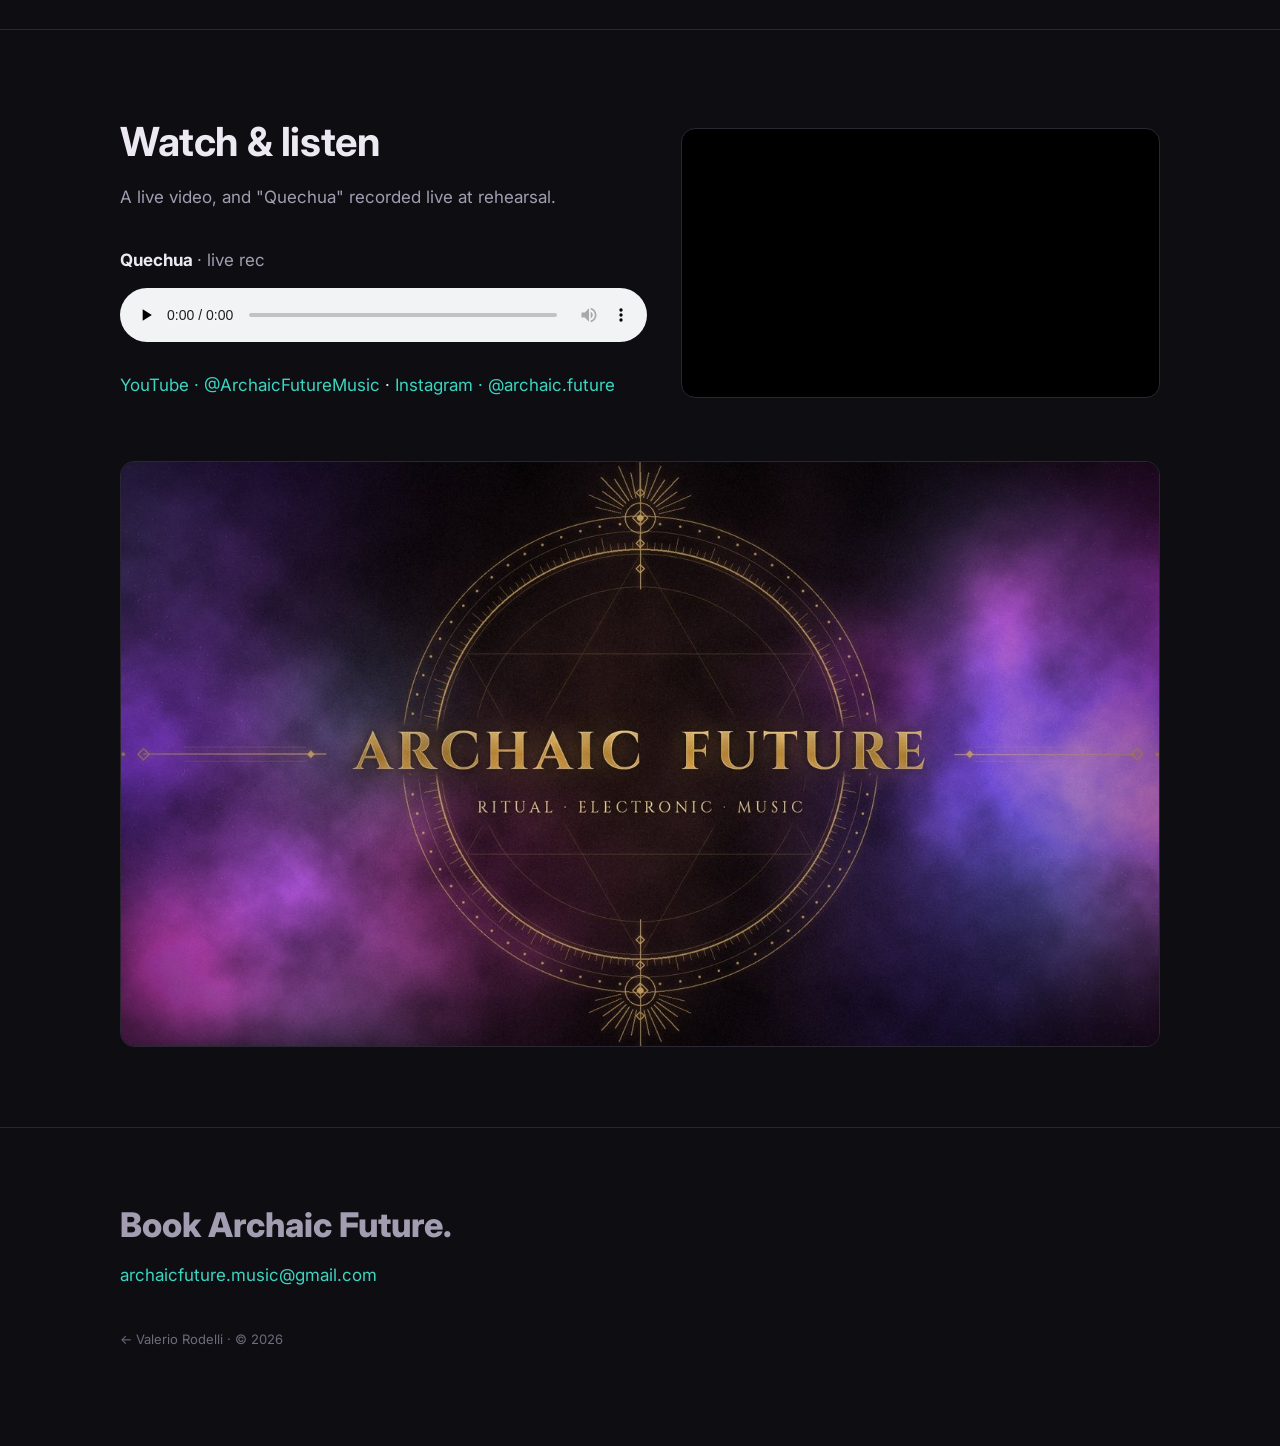
==== commit 8949669d: "Archaic Future: locandina Liquida del 4 dicembre al Pianeta Sonoro nelle date e nella pagina del pro" ====
--- a/archaic-future.html
+++ b/archaic-future.html
@@ -14,7 +14,7 @@
 <meta name="twitter:card" content="summary_large_image">
 <link rel="preconnect" href="https://fonts.googleapis.com">
 <link href="https://fonts.googleapis.com/css2?family=Inter:wght@400;500;700;800&display=swap" rel="stylesheet">
-<link rel="stylesheet" href="assets/style.css?v=10">
+<link rel="stylesheet" href="assets/style.css?v=11">
 </head>
 <body>
 <nav>
@@ -45,6 +45,17 @@
     <img src="assets/archaic-future.jpg" alt="Archaic Future" style="width:100%;max-width:440px;margin:0 auto;border-radius:14px;border:1px solid var(--line);display:block">
   </div>
 </header>
+<section data-until="2026-12-04">
+  <div class="wrap split">
+    <div>
+      <span class="tag t-gold"><span lang="en">Next concert</span><span lang="it">Prossimo concerto</span><span lang="de">Nächstes Konzert</span></span>
+      <h2 style="margin-top:6px">Liquida · Archaic Future live</h2>
+      <p class="lead"><span lang="en">Friday 4 December 2026 · Pianeta Sonoro, Rome</span><span lang="it">Venerdì 4 dicembre 2026 · Pianeta Sonoro, Roma</span><span lang="de">Freitag, 4. Dezember 2026 · Pianeta Sonoro, Rom</span></p>
+      <p style="color:var(--muted)"><span lang="en">Doors 22:00 · DJ set from midnight</span><span lang="it">22:00 apertura porte · 00:00 DJ set</span><span lang="de">Türöffnung 22:00 · ab Mitternacht DJ-Set</span></p>
+    </div>
+    <img src="assets/archaic-liquida-4-dicembre.jpg" alt="Liquida – Archaic Future live, 4 dicembre 2026, Pianeta Sonoro" loading="lazy" style="width:100%;max-width:420px;margin:0 auto;border-radius:14px;border:1px solid var(--line);display:block">
+  </div>
+</section>
 <section>
   <div class="wrap split">
     <div>
@@ -67,7 +78,7 @@
     <p class="small"><a href="/" style="color:inherit">← Valerio Rodelli</a> · © 2026</p>
   </div>
 </footer>
-<script src="assets/site.js?v=8"></script>
+<script src="assets/site.js?v=9"></script>
 <script data-goatcounter="https://valeriorodelli.goatcounter.com/count" async src="//gc.zgo.at/count.js"></script>
 </body>
 </html>
--- a/assets/style.css
+++ b/assets/style.css
@@ -121,6 +121,7 @@
   .dates { display: grid; gap: 18px; grid-template-columns: repeat(auto-fill, minmax(280px, 1fr)); }
   .date-card { position: relative; display: flex; flex-direction: column; gap: 6px; min-height: 280px; padding: 22px; border-radius: 18px; border: 1px solid var(--line); border-top: 4px solid var(--c); background-color: var(--panel); background-size: cover; background-position: center; color: var(--text); overflow: hidden; transition: transform .15s; }
   a.date-card:hover { text-decoration: none; transform: translateY(-3px); }
+  .dposter { display: block; width: 100%; max-width: 360px; margin: 10px 0 4px; border-radius: 10px; border: 1px solid rgba(255,255,255,.15); }
   .dlabel { font-size: 12px; font-weight: 800; letter-spacing: .12em; text-transform: uppercase; color: var(--c); }
   .dtitle { font-size: 28px; font-weight: 800; line-height: 1.1; letter-spacing: -.01em; }
   .dbig { margin-top: 8px; display: block; }
